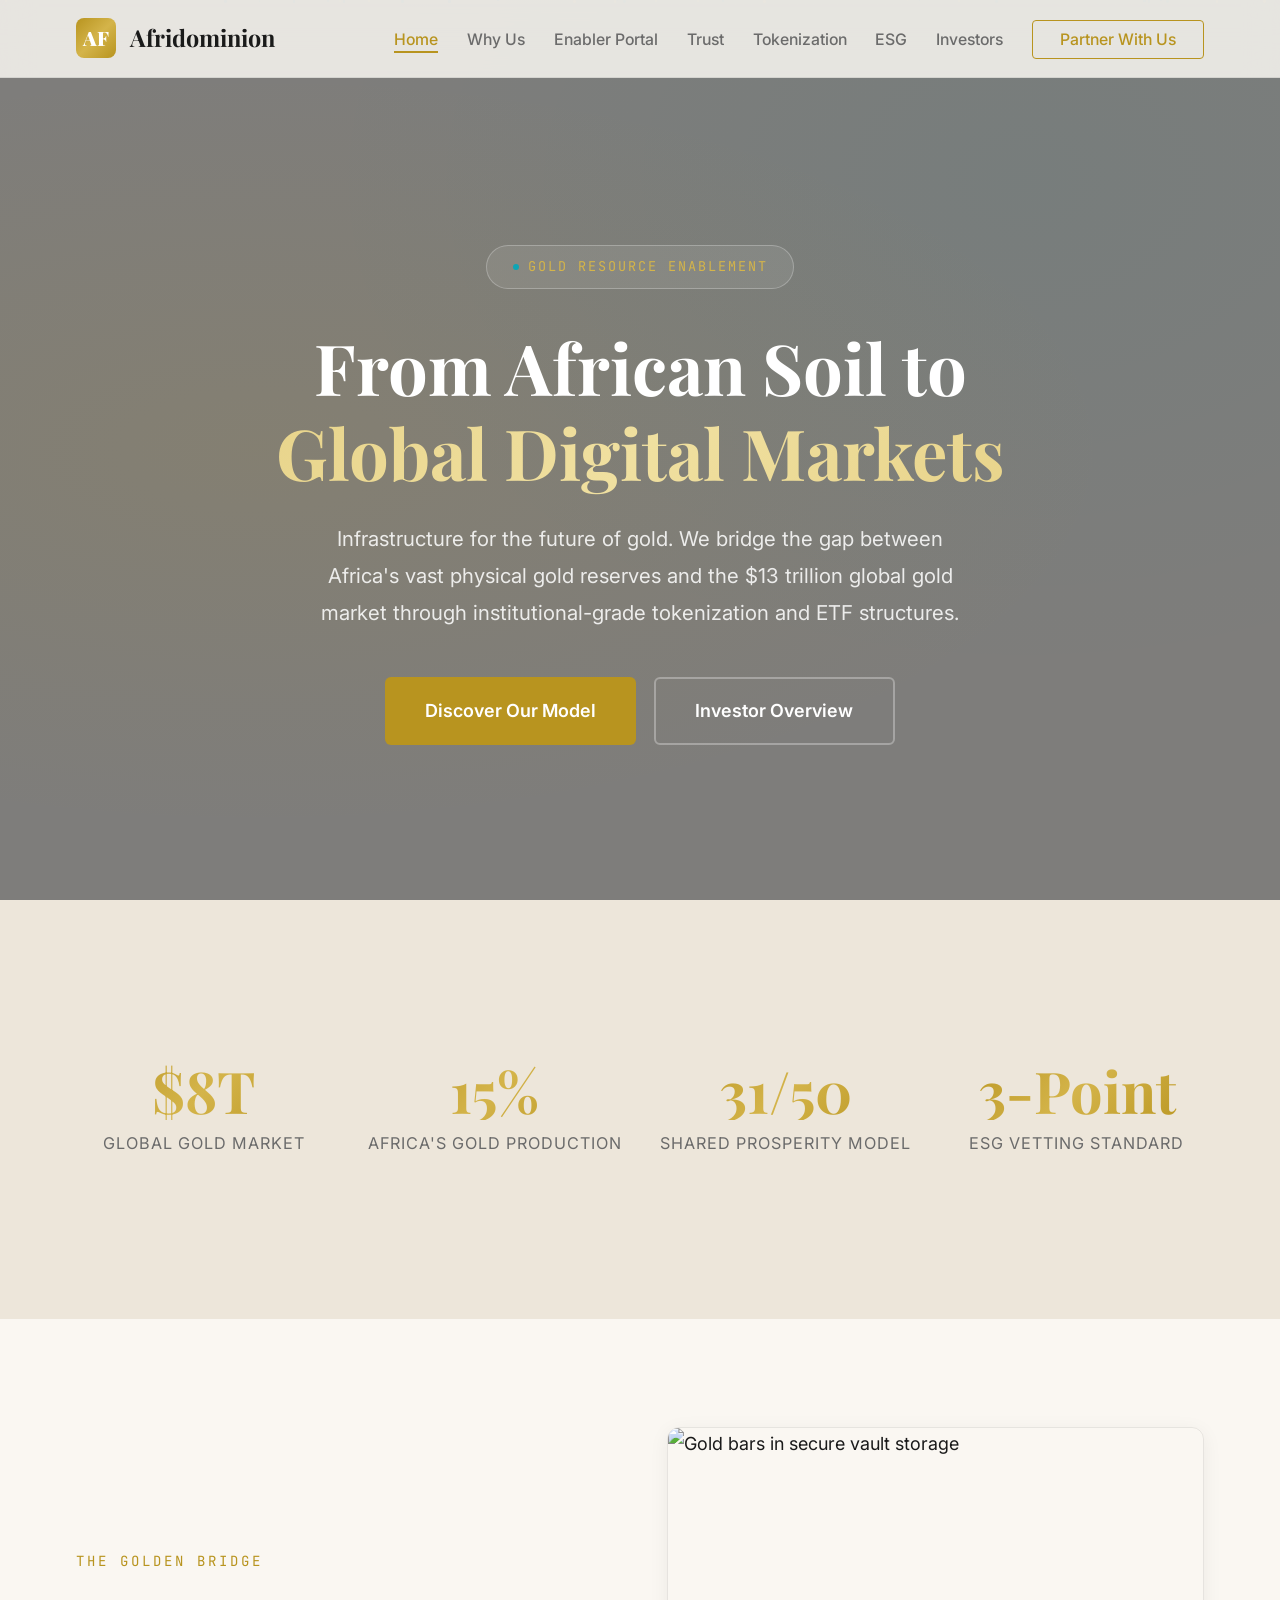
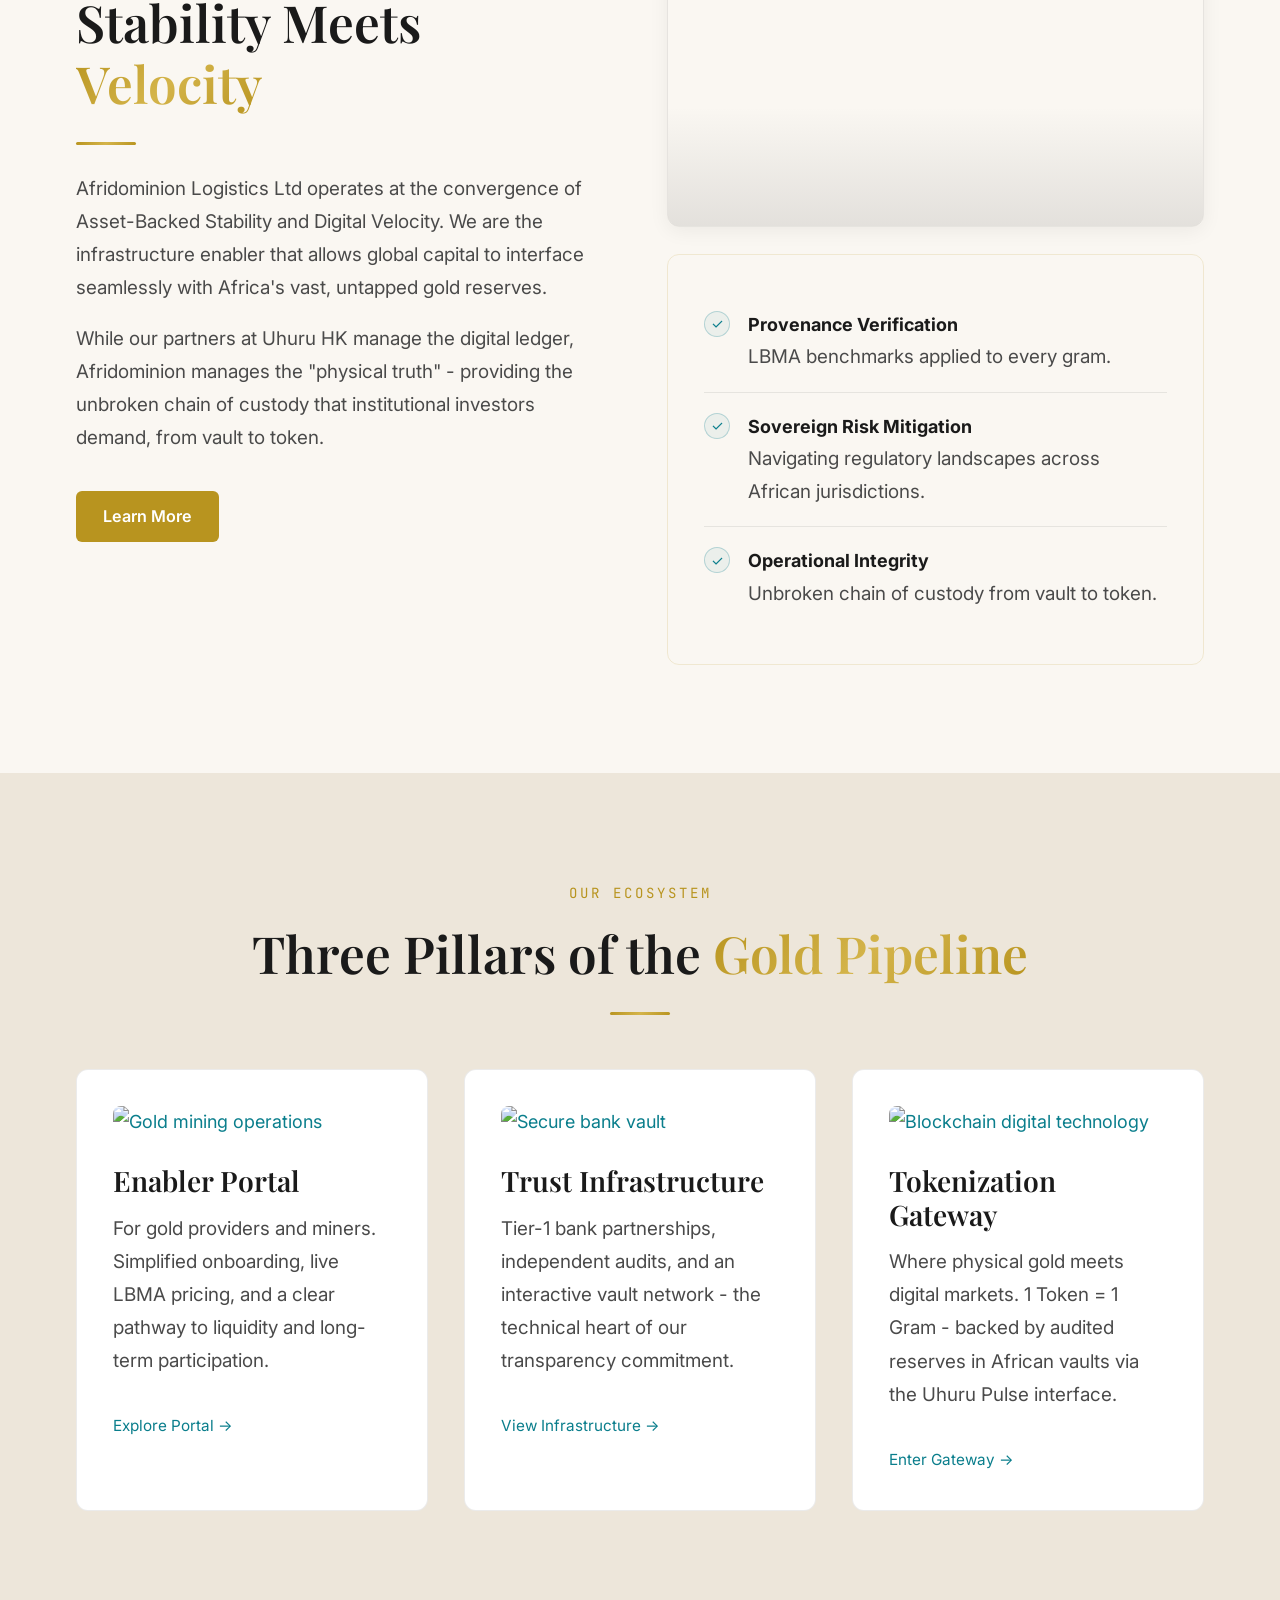
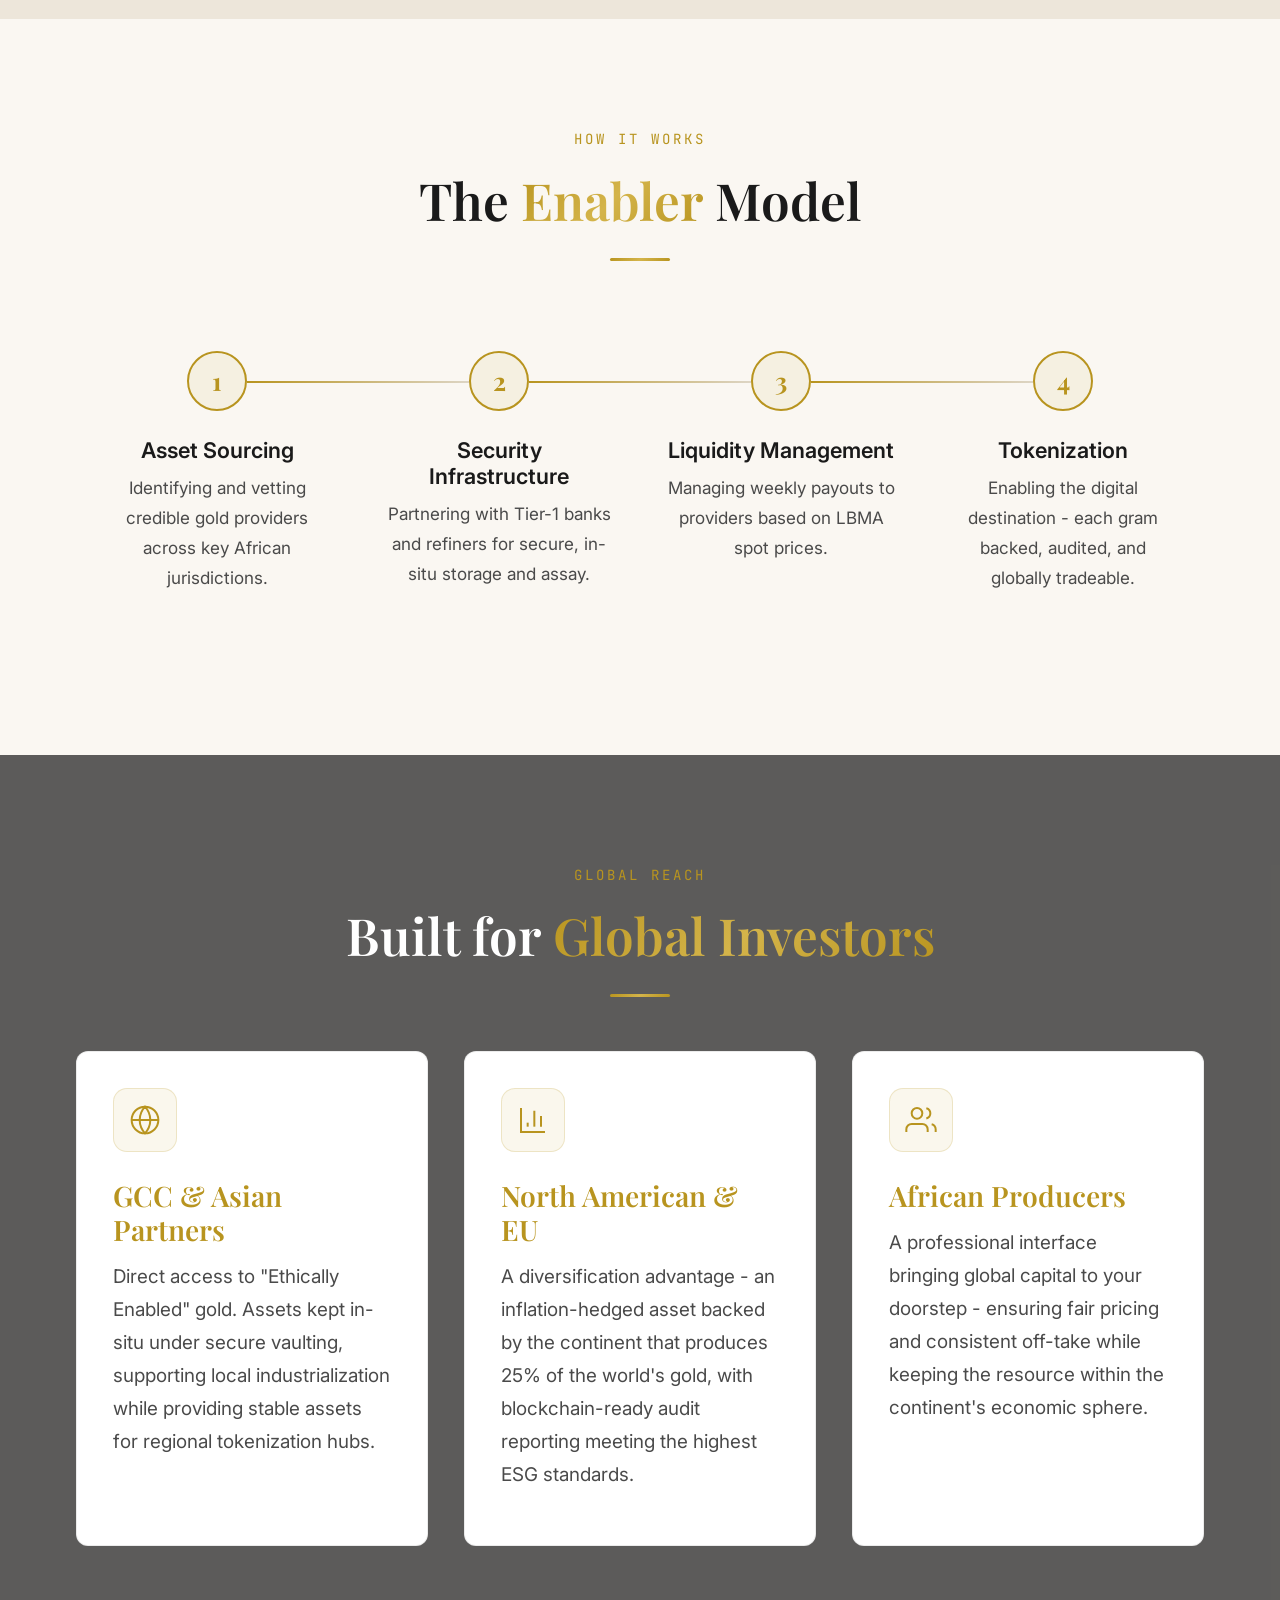
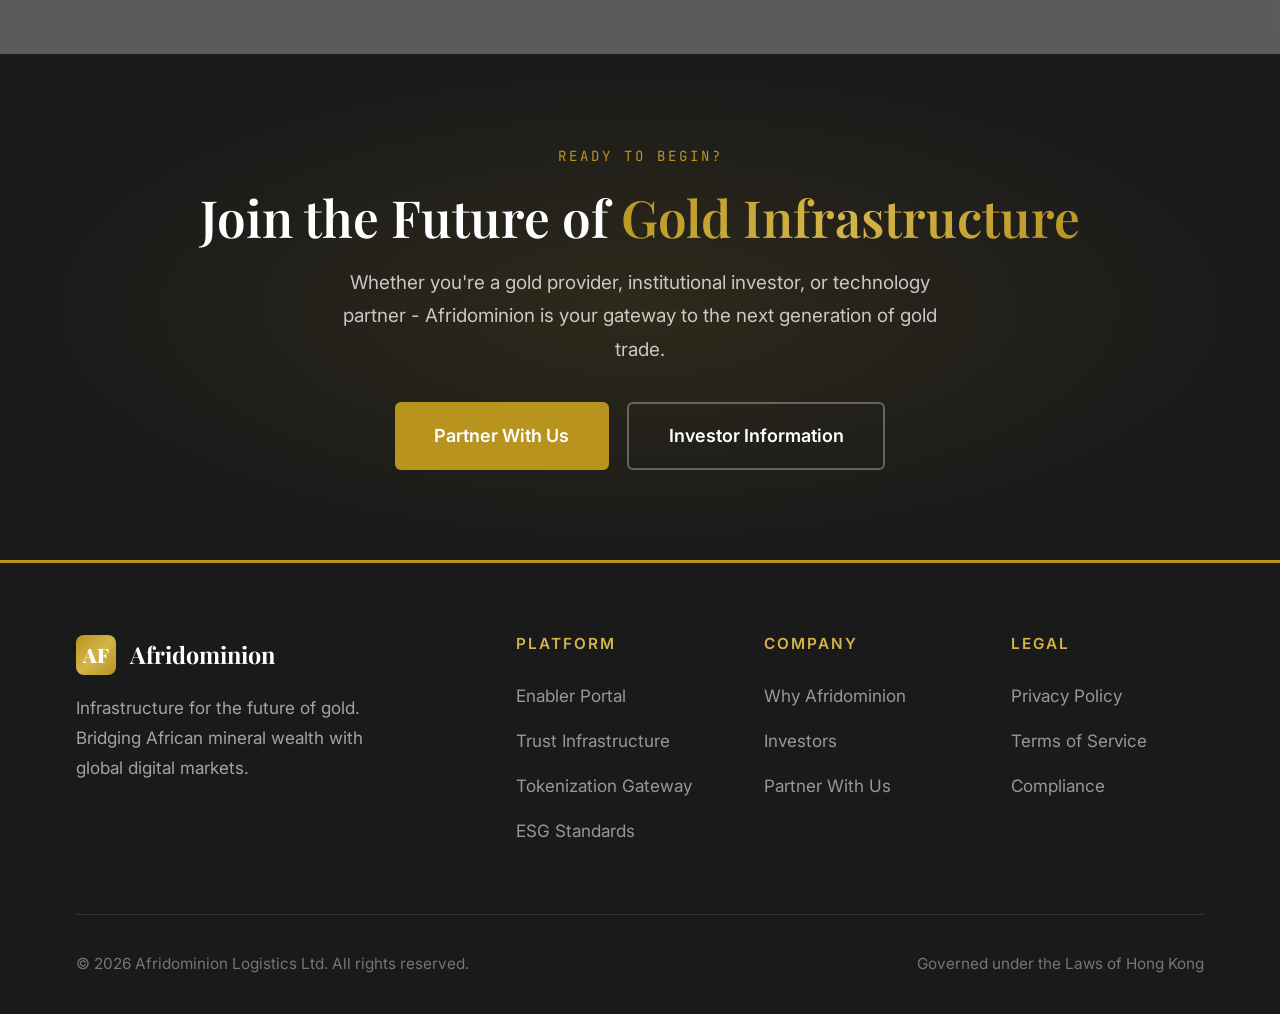
==== index.html @ 29664066 "Initial commit - Afridominion Freight Logistics website Multi-page static site with warm premium lig" ====
<!DOCTYPE html>
<html lang="en">
<head>
  <meta charset="UTF-8">
  <meta name="viewport" content="width=device-width, initial-scale=1.0">
  <title>Afridominion Freight Logistics - Gold Resource Enablement</title>
  <meta name="description" content="From African Soil to Global Digital Markets. Afridominion provides the infrastructure for the future of gold tokenization and trade.">
  <link rel="preconnect" href="https://fonts.googleapis.com">
  <link href="https://fonts.googleapis.com/css2?family=Inter:wght@400;500;600;700&family=Playfair+Display:wght@600;700;800&family=JetBrains+Mono:wght@400;500&display=swap" rel="stylesheet">
  <link rel="stylesheet" href="css/styles.css">
</head>
<body>

  <!-- Navigation -->
  <nav class="nav">
    <div class="nav__inner">
      <a href="index.html" class="nav__logo">
        <div class="nav__logo-icon">AF</div>
        <span>Afridominion</span>
      </a>
      <ul class="nav__links">
        <li><a href="index.html">Home</a></li>
        <li><a href="why-afridominion.html">Why Us</a></li>
        <li><a href="enabler-portal.html">Enabler Portal</a></li>
        <li><a href="trust-infrastructure.html">Trust</a></li>
        <li><a href="tokenization.html">Tokenization</a></li>
        <li><a href="esg-standards.html">ESG</a></li>
        <li><a href="investors.html">Investors</a></li>
        <li><a href="partner.html" class="nav__cta">Partner With Us</a></li>
      </ul>
      <div class="nav__hamburger">
        <span></span>
        <span></span>
        <span></span>
      </div>
    </div>
  </nav>

  <!-- Hero Section -->
  <section class="hero" style="background-image: url('https://picsum.photos/seed/afri-hero/1920/1080');">
    <div class="hero__bg"></div>
    <div class="hero__particles"></div>
    <div class="hero__content">
      <div class="hero__badge">
        <span class="dot"></span>
        Gold Resource Enablement
      </div>
      <h1>From African Soil to <span class="gold-text">Global Digital Markets</span></h1>
      <p class="hero__subtitle">
        Infrastructure for the future of gold. We bridge the gap between Africa's vast physical gold reserves
        and the $13 trillion global gold market through institutional-grade tokenization and ETF structures.
      </p>
      <div class="hero__actions">
        <a href="why-afridominion.html" class="btn btn--primary">Discover Our Model</a>
        <a href="investors.html" class="btn btn--outline">Investor Overview</a>
      </div>
    </div>
  </section>

  <!-- Stats Bar -->
  <section class="section section--dark">
    <div class="container">
      <div class="stats-bar">
        <div class="stat reveal">
          <div class="stat__number" data-count="13" data-prefix="$" data-suffix="T">$0T</div>
          <div class="stat__label">Global Gold Market</div>
        </div>
        <div class="stat reveal">
          <div class="stat__number" data-count="25" data-suffix="%">0%</div>
          <div class="stat__label">Africa's Gold Production</div>
        </div>
        <div class="stat reveal">
          <div class="stat__number" data-count="50" data-suffix="/50">0/50</div>
          <div class="stat__label">Shared Prosperity Model</div>
        </div>
        <div class="stat reveal">
          <div class="stat__number" data-count="5" data-suffix="-Point">0-Point</div>
          <div class="stat__label">ESG Vetting Standard</div>
        </div>
      </div>
    </div>
  </section>

  <!-- The Golden Bridge -->
  <section class="section">
    <div class="container">
      <div class="grid-2">
        <div class="reveal-left">
          <span class="label">The Golden Bridge</span>
          <h2>Stability Meets <span class="gold-text">Velocity</span></h2>
          <div class="divider"></div>
          <p>
            Afridominion Logistics Ltd operates at the convergence of Asset-Backed Stability and Digital Velocity.
            We are the infrastructure enabler that allows global capital to interface seamlessly with Africa's vast,
            untapped gold reserves.
          </p>
          <p>
            While our partners at Uhuru HK manage the digital ledger, Afridominion manages the "physical truth" -
            providing the unbroken chain of custody that institutional investors demand, from vault to token.
          </p>
          <a href="why-afridominion.html" class="btn btn--primary btn--sm" style="margin-top:1rem;">Learn More</a>
        </div>
        <div class="reveal-right">
          <div class="img-block img-block--tall" style="margin-bottom: 1.5rem;">
            <img src="https://picsum.photos/seed/afri-gold/800/500" alt="Gold bars in secure vault storage" loading="lazy">
          </div>
          <div class="card" style="border-color: rgba(201,168,76,0.2); background: linear-gradient(135deg, var(--obsidian-mid), var(--obsidian-light));">
            <ul class="feature-list">
              <li>
                <span class="check">&#10003;</span>
                <div>
                  <strong>Provenance Verification</strong>
                  <p>LBMA benchmarks applied to every gram.</p>
                </div>
              </li>
              <li>
                <span class="check">&#10003;</span>
                <div>
                  <strong>Sovereign Risk Mitigation</strong>
                  <p>Navigating regulatory landscapes across African jurisdictions.</p>
                </div>
              </li>
              <li>
                <span class="check">&#10003;</span>
                <div>
                  <strong>Operational Integrity</strong>
                  <p>Unbroken chain of custody from vault to token.</p>
                </div>
              </li>
            </ul>
          </div>
        </div>
      </div>
    </div>
  </section>

  <!-- Three Pillars -->
  <section class="section section--dark">
    <div class="container">
      <div style="text-align:center; margin-bottom:3rem;" class="reveal">
        <span class="label">Our Ecosystem</span>
        <h2>Three Pillars of the <span class="gold-text">Gold Pipeline</span></h2>
        <div class="divider divider--center"></div>
      </div>
      <div class="grid-3">
        <a href="enabler-portal.html" class="card card--img" style="text-decoration:none;">
          <img class="card__image" src="https://picsum.photos/seed/afri-mining/600/400" alt="Gold mining operations" loading="lazy">
          <h3>Enabler Portal</h3>
          <p>For gold providers and miners. Simplified onboarding, live LBMA pricing, and a clear pathway to liquidity and long-term participation.</p>
          <span style="color:var(--cyan); font-size:0.85rem; margin-top:1rem; display:inline-block;">Explore Portal &rarr;</span>
        </a>
        <a href="trust-infrastructure.html" class="card card--img" style="text-decoration:none;">
          <img class="card__image" src="https://picsum.photos/seed/afri-vault/600/400" alt="Secure bank vault" loading="lazy">
          <h3>Trust Infrastructure</h3>
          <p>Tier-1 bank partnerships, independent audits, and an interactive vault network - the technical heart of our transparency commitment.</p>
          <span style="color:var(--cyan); font-size:0.85rem; margin-top:1rem; display:inline-block;">View Infrastructure &rarr;</span>
        </a>
        <a href="tokenization.html" class="card card--img" style="text-decoration:none;">
          <img class="card__image" src="https://picsum.photos/seed/afri-blockchain/600/400" alt="Blockchain digital technology" loading="lazy">
          <h3>Tokenization Gateway</h3>
          <p>Where physical gold meets digital markets. 1 Token = 1 Gram - backed by audited reserves in African vaults via the Uhuru Pulse interface.</p>
          <span style="color:var(--cyan); font-size:0.85rem; margin-top:1rem; display:inline-block;">Enter Gateway &rarr;</span>
        </a>
      </div>
    </div>
  </section>

  <!-- The Enabler Model -->
  <section class="section">
    <div class="container">
      <div style="text-align:center; margin-bottom:3rem;" class="reveal">
        <span class="label">How It Works</span>
        <h2>The <span class="gold-text">Enabler</span> Model</h2>
        <div class="divider divider--center"></div>
      </div>
      <div class="steps reveal">
        <div class="step">
          <div class="step__number">1</div>
          <h4>Asset Sourcing</h4>
          <p>Identifying and vetting credible gold providers across key African jurisdictions.</p>
        </div>
        <div class="step">
          <div class="step__number">2</div>
          <h4>Security Infrastructure</h4>
          <p>Partnering with Tier-1 banks and refiners for secure, in-situ storage and assay.</p>
        </div>
        <div class="step">
          <div class="step__number">3</div>
          <h4>Liquidity Management</h4>
          <p>Managing weekly payouts to providers based on LBMA spot prices.</p>
        </div>
        <div class="step">
          <div class="step__number">4</div>
          <h4>Tokenization</h4>
          <p>Enabling the digital destination - each gram backed, audited, and globally tradeable.</p>
        </div>
      </div>
    </div>
  </section>

  <!-- Global Investor Reach -->
  <section class="section section--img" style="background-image: url('https://picsum.photos/seed/afri-globe/1920/1080');">
    <div class="container">
      <div style="text-align:center; margin-bottom:3rem;" class="reveal">
        <span class="label">Global Reach</span>
        <h2>Built for <span class="gold-text">Global Investors</span></h2>
        <div class="divider divider--center"></div>
      </div>
      <div class="grid-3">
        <div class="card reveal">
          <div class="icon-box icon-box--gold">
            <svg viewBox="0 0 24 24" fill="none" stroke="#b8941f" stroke-width="1.5"><circle cx="12" cy="12" r="10"/><path d="M2 12h20"/><path d="M12 2a15.3 15.3 0 014 10 15.3 15.3 0 01-4 10 15.3 15.3 0 01-4-10 15.3 15.3 0 014-10z"/></svg>
          </div>
          <h3 style="color:var(--gold);">GCC & Asian Partners</h3>
          <p>Direct access to "Ethically Enabled" gold. Assets kept in-situ under secure vaulting, supporting local industrialization while providing stable assets for regional tokenization hubs.</p>
        </div>
        <div class="card reveal">
          <div class="icon-box icon-box--gold">
            <svg viewBox="0 0 24 24" fill="none" stroke="#b8941f" stroke-width="1.5"><path d="M3 3v18h18"/><path d="M18 17V9"/><path d="M13 17V5"/><path d="M8 17v-3"/></svg>
          </div>
          <h3 style="color:var(--gold);">North American & EU</h3>
          <p>A diversification advantage - an inflation-hedged asset backed by the continent that produces 25% of the world's gold, with blockchain-ready audit reporting meeting the highest ESG standards.</p>
        </div>
        <div class="card reveal">
          <div class="icon-box icon-box--gold">
            <svg viewBox="0 0 24 24" fill="none" stroke="#b8941f" stroke-width="1.5"><path d="M17 21v-2a4 4 0 00-4-4H5a4 4 0 00-4 4v2"/><circle cx="9" cy="7" r="4"/><path d="M23 21v-2a4 4 0 00-3-3.87"/><path d="M16 3.13a4 4 0 010 7.75"/></svg>
          </div>
          <h3 style="color:var(--gold);">African Producers</h3>
          <p>A professional interface bringing global capital to your doorstep - ensuring fair pricing and consistent off-take while keeping the resource within the continent's economic sphere.</p>
        </div>
      </div>
    </div>
  </section>

  <!-- CTA -->
  <section class="cta-section section--dark">
    <div class="container reveal">
      <span class="label">Ready to Begin?</span>
      <h2>Join the Future of <span class="gold-text">Gold Infrastructure</span></h2>
      <p>Whether you're a gold provider, institutional investor, or technology partner - Afridominion is your gateway to the next generation of gold trade.</p>
      <div class="hero__actions">
        <a href="partner.html" class="btn btn--primary">Partner With Us</a>
        <a href="investors.html" class="btn btn--outline">Investor Information</a>
      </div>
    </div>
  </section>

  <!-- Footer -->
  <footer class="footer">
    <div class="container">
      <div class="footer__grid">
        <div class="footer__brand">
          <a href="index.html" class="nav__logo">
            <div class="nav__logo-icon">AF</div>
            <span>Afridominion</span>
          </a>
          <p>Infrastructure for the future of gold. Bridging African mineral wealth with global digital markets.</p>
        </div>
        <div>
          <h4>Platform</h4>
          <ul class="footer__links">
            <li><a href="enabler-portal.html">Enabler Portal</a></li>
            <li><a href="trust-infrastructure.html">Trust Infrastructure</a></li>
            <li><a href="tokenization.html">Tokenization Gateway</a></li>
            <li><a href="esg-standards.html">ESG Standards</a></li>
          </ul>
        </div>
        <div>
          <h4>Company</h4>
          <ul class="footer__links">
            <li><a href="why-afridominion.html">Why Afridominion</a></li>
            <li><a href="investors.html">Investors</a></li>
            <li><a href="partner.html">Partner With Us</a></li>
          </ul>
        </div>
        <div>
          <h4>Legal</h4>
          <ul class="footer__links">
            <li><a href="#">Privacy Policy</a></li>
            <li><a href="#">Terms of Service</a></li>
            <li><a href="#">Compliance</a></li>
          </ul>
        </div>
      </div>
      <div class="footer__bottom">
        <span>&copy; 2026 Afridominion Logistics Ltd. All rights reserved.</span>
        <span>Governed under the Laws of Hong Kong</span>
      </div>
    </div>
  </footer>

  <script src="js/main.js"></script>
</body>
</html>
---- css/styles.css ----
/* ============================================
   AFRIDOMINION FREIGHT LOGISTICS
   Premium Warm Light Theme
   Color Palette: Ivory, Brushed Gold, Deep Teal
   ============================================ */

/* --- CSS Variables --- */
:root {
  --cream: #faf7f2;
  --cream-warm: #f5f0e8;
  --cream-mid: #ede6da;
  --cream-dark: #ddd5c5;
  --charcoal: #1a1a1a;
  --charcoal-mid: #2d2d2d;
  --charcoal-light: #4a4a4a;
  --charcoal-muted: #6b6b6b;
  --gold: #b8941f;
  --gold-light: #d4b44a;
  --gold-dark: #8a6f12;
  --gold-gradient: linear-gradient(135deg, #b8941f, #d4b44a, #b8941f);
  --gold-bg: rgba(184, 148, 31, 0.08);
  --teal: #0a7e8c;
  --teal-dark: #065f6a;
  --teal-light: #0ea5b5;
  --teal-bg: rgba(10, 126, 140, 0.06);
  --white: #ffffff;
  --border: rgba(0, 0, 0, 0.08);
  --border-gold: rgba(184, 148, 31, 0.2);
  --shadow-sm: 0 2px 8px rgba(0, 0, 0, 0.04);
  --shadow-md: 0 4px 20px rgba(0, 0, 0, 0.06);
  --shadow-lg: 0 12px 40px rgba(0, 0, 0, 0.08);
  --shadow-xl: 0 20px 60px rgba(0, 0, 0, 0.1);
  --font-heading: 'Playfair Display', Georgia, serif;
  --font-body: 'Inter', -apple-system, BlinkMacSystemFont, sans-serif;
  --font-mono: 'JetBrains Mono', 'Fira Code', monospace;
  --max-width: 1200px;
  --transition: 0.3s cubic-bezier(0.4, 0, 0.2, 1);
}

/* --- Reset & Base --- */
*, *::before, *::after {
  margin: 0;
  padding: 0;
  box-sizing: border-box;
}

html {
  scroll-behavior: smooth;
  font-size: 18px;
}

body {
  font-family: var(--font-body);
  background-color: var(--cream);
  color: var(--charcoal);
  line-height: 1.75;
  overflow-x: hidden;
  -webkit-font-smoothing: antialiased;
}

a {
  color: var(--teal);
  text-decoration: none;
  transition: color var(--transition);
}

a:hover {
  color: var(--gold);
}

img {
  max-width: 100%;
  height: auto;
}

/* --- Typography (Larger sizes) --- */
h1, h2, h3, h4, h5 {
  font-family: var(--font-heading);
  color: var(--charcoal);
  line-height: 1.2;
}

h1 {
  font-size: clamp(2.6rem, 5.5vw, 4.2rem);
  font-weight: 700;
}

h2 {
  font-size: clamp(2rem, 4vw, 3.2rem);
  font-weight: 600;
}

h3 {
  font-size: clamp(1.4rem, 2.2vw, 1.8rem);
  font-weight: 600;
}

h4 {
  font-size: 1.2rem;
  font-weight: 600;
  font-family: var(--font-body);
}

p {
  color: var(--charcoal-light);
  margin-bottom: 1rem;
  font-size: 1.05rem;
}

.gold-text {
  background: var(--gold-gradient);
  -webkit-background-clip: text;
  -webkit-text-fill-color: transparent;
  background-clip: text;
}

.cyan-text,
.teal-text {
  color: var(--teal);
}

.label {
  font-family: var(--font-mono);
  font-size: 0.78rem;
  letter-spacing: 3px;
  text-transform: uppercase;
  color: var(--gold);
  margin-bottom: 1rem;
  display: block;
}

/* --- Layout --- */
.container {
  max-width: var(--max-width);
  margin: 0 auto;
  padding: 0 2rem;
}

.section {
  padding: 6rem 0;
  position: relative;
}

.section--dark {
  background: var(--cream-mid);
}

.section--surface {
  background: var(--white);
  border-top: 1px solid var(--border);
  border-bottom: 1px solid var(--border);
}

.grid-2 {
  display: grid;
  grid-template-columns: 1fr 1fr;
  gap: 3rem;
  align-items: center;
}

.grid-3 {
  display: grid;
  grid-template-columns: repeat(3, 1fr);
  gap: 2rem;
}

.grid-4 {
  display: grid;
  grid-template-columns: repeat(4, 1fr);
  gap: 1.5rem;
}

/* --- Navigation --- */
.nav {
  position: fixed;
  top: 0;
  left: 0;
  right: 0;
  z-index: 1000;
  padding: 1rem 0;
  transition: all var(--transition);
  background: rgba(250, 247, 242, 0.85);
  backdrop-filter: blur(16px);
  border-bottom: 1px solid var(--border);
}

.nav.scrolled {
  background: rgba(255, 255, 255, 0.97);
  backdrop-filter: blur(20px);
  border-bottom: 1px solid var(--border-gold);
  padding: 0.6rem 0;
  box-shadow: var(--shadow-md);
}

.nav__inner {
  max-width: var(--max-width);
  margin: 0 auto;
  padding: 0 2rem;
  display: flex;
  align-items: center;
  justify-content: space-between;
}

.nav__logo {
  display: flex;
  align-items: center;
  gap: 0.75rem;
  font-family: var(--font-heading);
  font-size: 1.3rem;
  font-weight: 700;
  color: var(--charcoal);
  text-decoration: none;
}

.nav__logo-icon {
  width: 40px;
  height: 40px;
  background: var(--gold-gradient);
  border-radius: 8px;
  display: flex;
  align-items: center;
  justify-content: center;
  font-weight: 900;
  font-size: 1.1rem;
  color: var(--white);
}

.nav__links {
  display: flex;
  align-items: center;
  gap: 1.6rem;
  list-style: none;
}

.nav__links li {
  list-style: none;
}

.nav__links a {
  color: var(--charcoal-muted);
  font-size: 0.88rem;
  font-weight: 500;
  transition: color var(--transition);
  position: relative;
  white-space: nowrap;
}

.nav__links a:hover,
.nav__links a.active {
  color: var(--gold);
}

.nav__links a::after {
  content: '';
  position: absolute;
  bottom: -4px;
  left: 0;
  width: 0;
  height: 2px;
  background: var(--gold);
  transition: width var(--transition);
}

.nav__links a:hover::after,
.nav__links a.active::after {
  width: 100%;
}

.nav__cta {
  padding: 0.5rem 1.5rem;
  background: transparent;
  border: 1px solid var(--gold);
  color: var(--gold) !important;
  border-radius: 4px;
  font-size: 0.88rem;
  font-weight: 600;
  transition: all var(--transition);
}

.nav__cta:hover {
  background: var(--gold);
  color: var(--white) !important;
}

/* Mobile Menu */
.nav__hamburger {
  display: none;
  flex-direction: column;
  gap: 5px;
  cursor: pointer;
  z-index: 1001;
}

.nav__hamburger span {
  width: 28px;
  height: 2px;
  background: var(--charcoal);
  transition: all var(--transition);
}

.nav__hamburger.open span:nth-child(1) {
  transform: rotate(45deg) translate(5px, 5px);
}

.nav__hamburger.open span:nth-child(2) {
  opacity: 0;
}

.nav__hamburger.open span:nth-child(3) {
  transform: rotate(-45deg) translate(5px, -5px);
}

/* --- Hero Section --- */
.hero {
  min-height: 100vh;
  display: flex;
  align-items: center;
  justify-content: center;
  position: relative;
  overflow: hidden;
  padding-top: 5rem;
  background-size: cover;
  background-position: center;
}

.hero__bg {
  position: absolute;
  inset: 0;
  background:
    radial-gradient(ellipse at 20% 50%, rgba(184, 148, 31, 0.1) 0%, transparent 60%),
    radial-gradient(ellipse at 80% 20%, rgba(10, 126, 140, 0.06) 0%, transparent 50%),
    rgba(26, 26, 26, 0.55);
}

.hero__particles {
  position: absolute;
  inset: 0;
  overflow: hidden;
}

.hero__particle {
  position: absolute;
  width: 2px;
  height: 2px;
  background: var(--gold-light);
  border-radius: 50%;
  animation: float-particle linear infinite;
  opacity: 0.4;
}

@keyframes float-particle {
  0% { transform: translateY(100vh) translateX(0); opacity: 0; }
  10% { opacity: 0.4; }
  90% { opacity: 0.4; }
  100% { transform: translateY(-10vh) translateX(50px); opacity: 0; }
}

.hero__content {
  position: relative;
  z-index: 2;
  text-align: center;
  max-width: 850px;
  padding: 0 2rem;
}

.hero h1,
.hero h1 .gold-text {
  color: var(--white);
  -webkit-text-fill-color: unset;
  background: none;
}

.hero h1 .gold-text {
  background: linear-gradient(135deg, #e8d48b, #f0e0a0, #e8d48b);
  -webkit-background-clip: text;
  -webkit-text-fill-color: transparent;
  background-clip: text;
}

.hero__badge {
  display: inline-flex;
  align-items: center;
  gap: 0.5rem;
  padding: 0.5rem 1.4rem;
  border: 1px solid rgba(255, 255, 255, 0.25);
  border-radius: 50px;
  font-family: var(--font-mono);
  font-size: 0.75rem;
  letter-spacing: 2px;
  text-transform: uppercase;
  color: var(--gold-light);
  margin-bottom: 2rem;
  background: rgba(255, 255, 255, 0.08);
}

.hero__badge .dot {
  width: 6px;
  height: 6px;
  background: var(--teal-light);
  border-radius: 50%;
  animation: pulse-dot 2s ease-in-out infinite;
}

@keyframes pulse-dot {
  0%, 100% { opacity: 1; transform: scale(1); }
  50% { opacity: 0.5; transform: scale(1.5); }
}

.hero h1 {
  margin-bottom: 1.5rem;
}

.hero__subtitle {
  font-size: clamp(1.05rem, 1.6vw, 1.3rem);
  color: rgba(255, 255, 255, 0.85);
  max-width: 650px;
  margin: 0 auto 2.5rem;
  line-height: 1.8;
}

.hero__actions {
  display: flex;
  gap: 1rem;
  justify-content: center;
  flex-wrap: wrap;
}

/* --- Buttons --- */
.btn {
  display: inline-flex;
  align-items: center;
  gap: 0.5rem;
  padding: 0.9rem 2.2rem;
  font-size: 1rem;
  font-weight: 600;
  border-radius: 6px;
  border: none;
  cursor: pointer;
  transition: all var(--transition);
  text-decoration: none;
  font-family: var(--font-body);
}

.btn--primary {
  background: var(--gold);
  color: var(--white);
}

.btn--primary:hover {
  background: var(--gold-dark);
  color: var(--white);
  transform: translateY(-2px);
  box-shadow: 0 8px 30px rgba(184, 148, 31, 0.3);
}

.btn--outline {
  background: transparent;
  border: 2px solid rgba(255, 255, 255, 0.3);
  color: var(--white);
}

.btn--outline:hover {
  border-color: var(--white);
  color: var(--white);
  transform: translateY(-2px);
  background: rgba(255, 255, 255, 0.1);
}

/* Outline on light backgrounds */
.section .btn--outline,
.cta-section .btn--outline {
  border-color: var(--charcoal-muted);
  color: var(--charcoal);
}

.section .btn--outline:hover,
.cta-section .btn--outline:hover {
  border-color: var(--teal);
  color: var(--teal);
  background: var(--teal-bg);
}

.btn--cyan,
.btn--teal {
  background: var(--teal);
  color: var(--white);
}

.btn--cyan:hover,
.btn--teal:hover {
  background: var(--teal-dark);
  color: var(--white);
  transform: translateY(-2px);
  box-shadow: 0 8px 30px rgba(10, 126, 140, 0.25);
}

.btn--sm {
  padding: 0.65rem 1.5rem;
  font-size: 0.9rem;
}

/* --- Cards --- */
.card {
  background: var(--white);
  border: 1px solid var(--border);
  border-radius: 12px;
  padding: 2rem;
  transition: all var(--transition);
  position: relative;
  overflow: hidden;
}

.card:hover {
  border-color: var(--border-gold);
  transform: translateY(-4px);
  box-shadow: var(--shadow-xl);
}

.card__icon {
  width: 48px;
  height: 48px;
  border-radius: 10px;
  display: flex;
  align-items: center;
  justify-content: center;
  font-size: 1.5rem;
  margin-bottom: 1.5rem;
}

.card__icon--gold {
  background: var(--gold-bg);
  border: 1px solid var(--border-gold);
}

.card__icon--cyan,
.card__icon--teal {
  background: var(--teal-bg);
  border: 1px solid rgba(10, 126, 140, 0.2);
}

.card h3 {
  margin-bottom: 0.75rem;
}

.card p {
  font-size: 1.05rem;
}

/* --- Stats Bar --- */
.stats-bar {
  display: grid;
  grid-template-columns: repeat(4, 1fr);
  gap: 2rem;
  padding: 3rem 0;
}

.stat {
  text-align: center;
}

.stat__number {
  font-family: var(--font-heading);
  font-size: clamp(2.2rem, 4.5vw, 3.4rem);
  font-weight: 700;
  background: var(--gold-gradient);
  -webkit-background-clip: text;
  -webkit-text-fill-color: transparent;
  background-clip: text;
  line-height: 1;
  margin-bottom: 0.5rem;
}

.stat__label {
  font-size: 0.9rem;
  color: var(--charcoal-muted);
  text-transform: uppercase;
  letter-spacing: 1px;
}

/* --- Feature List --- */
.feature-list {
  list-style: none;
}

.feature-list li {
  display: flex;
  align-items: flex-start;
  gap: 1rem;
  padding: 1rem 0;
  border-bottom: 1px solid var(--border);
}

.feature-list li:last-child {
  border-bottom: none;
}

.feature-list .check {
  width: 26px;
  height: 26px;
  min-width: 26px;
  border-radius: 50%;
  background: var(--teal-bg);
  border: 1px solid rgba(10, 126, 140, 0.25);
  display: flex;
  align-items: center;
  justify-content: center;
  color: var(--teal);
  font-size: 0.8rem;
  margin-top: 2px;
}

.feature-list p {
  margin: 0;
}

.feature-list strong {
  color: var(--charcoal);
}

/* Feature list items (div-based) */
.feature-list__item {
  display: flex;
  align-items: flex-start;
  gap: 1rem;
  padding: 0.75rem 0;
}

.feature-item {
  display: flex;
  align-items: flex-start;
  gap: 1.25rem;
  padding: 1.25rem 0;
  border-bottom: 1px solid var(--border);
}

.feature-item:last-child {
  border-bottom: none;
}

/* --- Process Steps --- */
.steps {
  display: flex;
  gap: 0;
  position: relative;
}

.step {
  flex: 1;
  text-align: center;
  padding: 2rem 1.5rem;
  position: relative;
}

.step__number {
  width: 60px;
  height: 60px;
  border-radius: 50%;
  background: var(--gold-bg);
  border: 2px solid var(--gold);
  display: flex;
  align-items: center;
  justify-content: center;
  font-family: var(--font-heading);
  font-size: 1.4rem;
  font-weight: 700;
  color: var(--gold);
  margin: 0 auto 1.5rem;
  position: relative;
  z-index: 2;
}

.step::after {
  content: '';
  position: absolute;
  top: calc(2rem + 30px);
  left: calc(50% + 30px);
  width: calc(100% - 60px);
  height: 2px;
  background: linear-gradient(90deg, var(--gold), var(--cream-dark));
}

.step:last-child::after {
  display: none;
}

.step h4 {
  color: var(--charcoal);
  margin-bottom: 0.5rem;
}

.step p {
  font-size: 0.95rem;
}

/* --- Interactive Vault Map --- */
.vault-map {
  background: var(--white);
  border: 1px solid var(--border);
  border-radius: 16px;
  padding: 3rem;
  position: relative;
  min-height: 400px;
  overflow: hidden;
  box-shadow: var(--shadow-md);
}

.vault-map__grid {
  display: grid;
  grid-template-columns: repeat(3, 1fr);
  gap: 1.5rem;
}

.vault-node {
  background: var(--cream);
  border: 1px solid var(--border-gold);
  border-radius: 12px;
  padding: 1.5rem;
  text-align: center;
  transition: all var(--transition);
  cursor: default;
}

.vault-node:hover {
  border-color: var(--gold);
  box-shadow: var(--shadow-lg);
}

.vault-node__status {
  display: inline-flex;
  align-items: center;
  gap: 0.4rem;
  font-size: 0.75rem;
  font-family: var(--font-mono);
  text-transform: uppercase;
  letter-spacing: 1px;
  color: #16a34a;
  margin-bottom: 0.75rem;
}

.vault-node__status .dot {
  width: 6px;
  height: 6px;
  background: #16a34a;
  border-radius: 50%;
  animation: pulse-dot 2s ease-in-out infinite;
}

.vault-node h4,
.vault-node h3 {
  font-family: var(--font-heading);
  margin-bottom: 0.25rem;
}

.vault-node p {
  font-size: 0.85rem;
  color: var(--charcoal-muted);
  margin: 0;
}

.vault-node__indicator {
  display: flex;
  align-items: center;
  justify-content: center;
  gap: 0.4rem;
  margin-top: 0.75rem;
  font-size: 0.8rem;
  color: var(--charcoal-muted);
}

/* --- FAQ Accordion --- */
.faq-list {
  max-width: 800px;
  margin: 0 auto;
}

.faq-item {
  border-bottom: 1px solid var(--border);
}

.faq-item__question {
  width: 100%;
  background: none;
  border: none;
  padding: 1.5rem 0;
  display: flex;
  justify-content: space-between;
  align-items: center;
  cursor: pointer;
  text-align: left;
  font-family: var(--font-body);
  font-size: 1.15rem;
  font-weight: 600;
  color: var(--charcoal);
  transition: color var(--transition);
}

.faq-item__question:hover {
  color: var(--gold);
}

.faq-item__icon {
  font-size: 1.5rem;
  color: var(--gold);
  transition: transform var(--transition);
  min-width: 24px;
  text-align: center;
}

.faq-item.open .faq-item__icon {
  transform: rotate(45deg);
}

.faq-item__answer {
  max-height: 0;
  overflow: hidden;
  transition: max-height 0.4s ease, padding 0.4s ease;
}

.faq-item.open .faq-item__answer {
  max-height: 500px;
  padding-bottom: 1.5rem;
}

.faq-item__answer p {
  font-size: 1.05rem;
  line-height: 1.85;
}

/* --- Table --- */
.table-wrapper {
  overflow-x: auto;
  border-radius: 12px;
  border: 1px solid var(--border);
  box-shadow: var(--shadow-sm);
}

table {
  width: 100%;
  border-collapse: collapse;
}

thead {
  background: var(--gold-bg);
}

th {
  padding: 1.1rem 1.5rem;
  text-align: left;
  font-size: 0.85rem;
  font-weight: 600;
  text-transform: uppercase;
  letter-spacing: 1px;
  color: var(--gold-dark);
  border-bottom: 2px solid var(--border-gold);
}

td {
  padding: 1.1rem 1.5rem;
  font-size: 1rem;
  color: var(--charcoal-light);
  border-bottom: 1px solid var(--border);
}

tr:hover td {
  background: rgba(184, 148, 31, 0.03);
}

/* --- ESG Badge --- */
.esg-grid {
  display: grid;
  grid-template-columns: repeat(5, 1fr);
  gap: 1rem;
}

.esg-badge {
  background: var(--white);
  border: 1px solid rgba(10, 126, 140, 0.15);
  border-radius: 12px;
  padding: 1.5rem 1rem;
  text-align: center;
  transition: all var(--transition);
}

.esg-badge:hover {
  border-color: var(--teal);
  transform: translateY(-4px);
  box-shadow: var(--shadow-lg);
}

.esg-badge__icon {
  font-size: 2rem;
  margin-bottom: 0.75rem;
}

.esg-badge h4 {
  font-size: 0.9rem;
  color: var(--teal);
  margin-bottom: 0.25rem;
}

.esg-badge p {
  font-size: 0.8rem;
  color: var(--charcoal-muted);
  margin: 0;
}

/* --- CTA Section --- */
.cta-section {
  padding: 5rem 0;
  text-align: center;
  position: relative;
  overflow: hidden;
  background: var(--charcoal);
  color: var(--white);
}

.cta-section::before {
  content: '';
  position: absolute;
  inset: 0;
  background:
    radial-gradient(ellipse at center, rgba(184, 148, 31, 0.12), transparent 70%);
}

.cta-section .container {
  position: relative;
  z-index: 2;
}

.cta-section h2 {
  margin-bottom: 1rem;
  color: var(--white);
}

.cta-section p {
  max-width: 600px;
  margin: 0 auto 2rem;
  color: rgba(255, 255, 255, 0.75);
}

.cta-section .btn--outline {
  border-color: rgba(255, 255, 255, 0.3);
  color: var(--white);
}

.cta-section .btn--outline:hover {
  border-color: var(--white);
  color: var(--white);
  background: rgba(255, 255, 255, 0.1);
}

/* --- Footer (dark for contrast) --- */
.footer {
  background: var(--charcoal);
  border-top: 3px solid var(--gold);
  padding: 4rem 0 2rem;
  color: rgba(255, 255, 255, 0.8);
}

.footer__grid {
  display: grid;
  grid-template-columns: 2fr 1fr 1fr 1fr;
  gap: 3rem;
  margin-bottom: 3rem;
}

.footer__brand p {
  font-size: 0.95rem;
  margin-top: 1rem;
  max-width: 300px;
  color: rgba(255, 255, 255, 0.6);
}

.footer h4 {
  color: var(--gold-light);
  font-size: 0.85rem;
  text-transform: uppercase;
  letter-spacing: 2px;
  margin-bottom: 1.5rem;
}

.footer__links {
  list-style: none;
}

.footer__links li {
  margin-bottom: 0.75rem;
}

.footer__links a {
  color: rgba(255, 255, 255, 0.55);
  font-size: 0.95rem;
  transition: color var(--transition);
}

.footer__links a:hover {
  color: var(--gold-light);
}

.footer .nav__logo {
  color: var(--white);
}

.footer__bottom {
  border-top: 1px solid rgba(255, 255, 255, 0.1);
  padding-top: 2rem;
  display: flex;
  justify-content: space-between;
  align-items: center;
  font-size: 0.85rem;
  color: rgba(255, 255, 255, 0.4);
}

/* --- Page Header (dark with images) --- */
.page-header {
  padding: 12rem 0 5rem;
  text-align: center;
  position: relative;
  overflow: hidden;
  background: var(--charcoal);
  background-size: cover;
  background-position: center;
}

.page-header::before {
  content: '';
  position: absolute;
  inset: 0;
  background:
    linear-gradient(180deg, rgba(26,26,26,0.6) 0%, rgba(26,26,26,0.4) 50%, rgba(26,26,26,0.65) 100%);
  pointer-events: none;
  z-index: 1;
}

.page-header .container {
  position: relative;
  z-index: 2;
}

.page-header h1 {
  margin-bottom: 1.25rem;
  color: var(--white);
}

.page-header h1 .gold-text {
  background: linear-gradient(135deg, #e8d48b, #f0e0a0, #e8d48b);
  -webkit-background-clip: text;
  -webkit-text-fill-color: transparent;
  background-clip: text;
}

.page-header p,
.page-header .subtitle {
  max-width: 700px;
  margin: 0 auto;
  font-size: 1.2rem;
  color: rgba(255, 255, 255, 0.8);
}

.page-header .divider {
  margin: 1.5rem auto;
}

.page-header .label {
  margin-bottom: 1.5rem;
  color: var(--gold-light);
}

/* --- Hero with Background Image --- */
.hero--img {
  background-size: cover;
  background-position: center;
}

.hero--img .hero__bg {
  background:
    linear-gradient(180deg, rgba(26,26,26,0.6) 0%, rgba(26,26,26,0.45) 40%, rgba(26,26,26,0.7) 100%);
}

/* --- Section with Background Image --- */
.section--img {
  background-size: cover;
  background-position: center;
  position: relative;
}

.section--img::before {
  content: '';
  position: absolute;
  inset: 0;
  background: rgba(26, 26, 26, 0.7);
  z-index: 0;
}


.section--img > .container {
  position: relative;
  z-index: 1;
}

/* Text on image overlay sections - white for readability */
.section--img h2 {
  color: var(--white);
}

.section--img > .container > h3,
.section--img > .container > h4 {
  color: var(--white);
}

.section--img > .container > p,
.section--img > .container > .label {
  color: rgba(255, 255, 255, 0.85);
}

/* Grid items inside image sections also need white text */
.section--img .grid-2 > div > h3,
.section--img .grid-2 > div > h4 {
  color: var(--white);
}

.section--img .grid-2 > div > p {
  color: rgba(255, 255, 255, 0.8);
}

.section--img .feature-list li,
.section--img .feature-list span {
  color: rgba(255, 255, 255, 0.85);
}

/* But cards/nodes inside image sections keep their own light bg colors */
.section--img .vault-node h3,
.section--img .vault-node h4 {
  color: var(--charcoal);
}

.section--img .vault-node p {
  color: var(--charcoal-muted);
}

.section--img .card h3,
.section--img .card h4 {
  color: var(--charcoal);
}

.section--img .card p {
  color: var(--charcoal-light);
}

.section--img .dashboard-mock__label {
  color: var(--charcoal-muted);
}

.section--img .dashboard-mock__value {
  color: var(--charcoal);
}

/* --- Image Cards --- */
.card--img {
  overflow: hidden;
}

.card__image {
  width: 100%;
  height: 220px;
  object-fit: cover;
  border-radius: 8px;
  margin-bottom: 1.5rem;
  transition: transform var(--transition);
}

.card--img:hover .card__image {
  transform: scale(1.02);
}

/* --- Inline Image Block --- */
.img-block {
  width: 100%;
  border-radius: 12px;
  overflow: hidden;
  border: 1px solid var(--border);
  position: relative;
  box-shadow: var(--shadow-md);
}

.img-block img,
img.img-block {
  width: 100%;
  height: 100%;
  object-fit: cover;
  display: block;
}

.img-block--tall {
  height: 400px;
}

.img-block--medium {
  height: 300px;
}

.img-block::after {
  content: '';
  position: absolute;
  inset: 0;
  background: linear-gradient(180deg, transparent 70%, rgba(26, 26, 26, 0.1) 100%);
  pointer-events: none;
}

/* --- Section Heading --- */
.section__heading {
  text-align: center;
  margin-bottom: 3rem;
}

.section__heading h2 {
  margin-bottom: 0.5rem;
}

.section__heading p {
  max-width: 600px;
  margin: 0 auto;
}

/* --- Divider --- */
.divider {
  width: 60px;
  height: 3px;
  background: var(--gold-gradient);
  border-radius: 3px;
  margin: 1.5rem 0;
}

.divider--center {
  margin: 1.5rem auto;
}

/* --- Animated Counter --- */
.counter {
  font-variant-numeric: tabular-nums;
}

/* --- Scroll Animations --- */
.reveal {
  opacity: 0;
  transform: translateY(30px);
  transition: opacity 0.8s ease, transform 0.8s ease;
}

.reveal.visible {
  opacity: 1;
  transform: translateY(0);
}

.reveal-left {
  opacity: 0;
  transform: translateX(-40px);
  transition: opacity 0.8s ease, transform 0.8s ease;
}

.reveal-left.visible {
  opacity: 1;
  transform: translateX(0);
}

.reveal-right {
  opacity: 0;
  transform: translateX(40px);
  transition: opacity 0.8s ease, transform 0.8s ease;
}

.reveal-right.visible {
  opacity: 1;
  transform: translateX(0);
}

/* --- Glow Line --- */
.glow-line {
  height: 1px;
  background: linear-gradient(90deg, transparent, var(--gold), transparent);
  margin: 4rem 0;
  opacity: 0.4;
}

/* --- Token Parity Visual --- */
.parity-visual {
  display: flex;
  align-items: center;
  justify-content: center;
  gap: 2rem;
  padding: 3rem;
  background: var(--white);
  border: 1px solid var(--border-gold);
  border-radius: 16px;
  box-shadow: var(--shadow-md);
}

.parity-visual__item {
  text-align: center;
}

.parity-visual__icon {
  font-size: 3rem;
  margin-bottom: 0.5rem;
}

.parity-visual__equals {
  font-size: 2.5rem;
  color: var(--gold);
  font-weight: 700;
}

/* --- Dashboard Mock --- */
.dashboard-mock {
  background: var(--white);
  border: 1px solid var(--border);
  border-radius: 12px;
  overflow: hidden;
  box-shadow: var(--shadow-sm);
}

.dashboard-mock__header {
  background: var(--gold-bg);
  padding: 0.85rem 1.5rem;
  border-bottom: 1px solid var(--border);
  display: flex;
  align-items: center;
  gap: 0.5rem;
  justify-content: space-between;
}

.dashboard-mock__dot {
  width: 8px;
  height: 8px;
  border-radius: 50%;
}

.dashboard-mock__body {
  padding: 1.5rem;
}

.dashboard-mock__row {
  display: flex;
  justify-content: space-between;
  align-items: center;
  padding: 0.85rem 0;
  border-bottom: 1px solid var(--border);
}

.dashboard-mock__row:last-child {
  border-bottom: none;
}

.dashboard-mock__label {
  font-size: 0.88rem;
  color: var(--charcoal-muted);
}

.dashboard-mock__value {
  font-family: var(--font-mono);
  font-size: 0.92rem;
  color: var(--charcoal);
  font-weight: 500;
}

.dashboard-mock__value--gold {
  color: var(--gold);
}

.dashboard-mock__value--cyan {
  color: var(--teal);
}

.dashboard-mock__value--green {
  color: #16a34a;
}

/* Dark section overrides for dashboard mock */
.section--img .dashboard-mock,
.section--dark .dashboard-mock {
  background: rgba(255, 255, 255, 0.95);
}

/* --- Price Display --- */
.price-display {
  text-align: center;
  padding: 2rem;
  background: var(--white);
  border: 1px solid var(--border-gold);
  border-radius: 12px;
  box-shadow: var(--shadow-md);
}

.price-display__amount {
  font-family: var(--font-heading);
  font-size: 2.8rem;
  font-weight: 700;
  color: var(--gold);
  line-height: 1;
  margin-bottom: 0.25rem;
}

.price-display__label {
  font-family: var(--font-mono);
  font-size: 0.75rem;
  letter-spacing: 2px;
  text-transform: uppercase;
  color: var(--charcoal-muted);
}

.price-display__update {
  display: flex;
  align-items: center;
  justify-content: center;
  gap: 0.4rem;
  margin-top: 0.75rem;
  font-size: 0.8rem;
  color: #16a34a;
}

.price-display__update .dot {
  width: 6px;
  height: 6px;
  background: #16a34a;
  border-radius: 50%;
  animation: pulse-dot 2s ease-in-out infinite;
}

/* --- Contact Form Styles --- */
.form-group {
  margin-bottom: 1.25rem;
}

.form-group label {
  display: block;
  font-size: 0.95rem;
  font-weight: 500;
  color: var(--charcoal-light);
  margin-bottom: 0.5rem;
}

.form-group input,
.form-group select,
.form-group textarea {
  width: 100%;
  padding: 0.9rem 1.1rem;
  background: var(--white);
  border: 1px solid var(--cream-dark);
  border-radius: 8px;
  color: var(--charcoal);
  font-family: var(--font-body);
  font-size: 1rem;
  transition: border-color var(--transition), box-shadow var(--transition);
  outline: none;
}

.form-group input:focus,
.form-group select:focus,
.form-group textarea:focus {
  border-color: var(--gold);
  box-shadow: 0 0 0 3px rgba(184, 148, 31, 0.1);
}

.form-group textarea {
  min-height: 120px;
  resize: vertical;
}

.form-group select {
  appearance: none;
  background-image: url("data:image/svg+xml,%3Csvg xmlns='http://www.w3.org/2000/svg' width='12' height='8'%3E%3Cpath d='M1 1l5 5 5-5' stroke='%236b6b6b' stroke-width='1.5' fill='none'/%3E%3C/svg%3E");
  background-repeat: no-repeat;
  background-position: right 1rem center;
  padding-right: 2.5rem;
}

/* --- Quote Block --- */
.quote-block {
  border-left: 3px solid var(--gold);
  padding: 2rem 2.5rem;
  background: var(--gold-bg);
  border-radius: 0 12px 12px 0;
  margin: 2rem 0;
  position: relative;
}

.quote-block p,
.quote-block blockquote {
  font-size: 1.25rem;
  color: var(--charcoal);
  font-style: italic;
  line-height: 1.8;
  margin: 0;
}

.quote-block .quote-mark {
  position: absolute;
  top: -10px;
  left: 20px;
  font-size: 4rem;
  color: var(--gold);
  opacity: 0.25;
  font-family: Georgia, serif;
  line-height: 1;
}

/* --- Flow Diagram --- */
.flow {
  display: flex;
  align-items: center;
  justify-content: center;
  gap: 0;
  flex-wrap: wrap;
  padding: 2rem 0;
}

.flow__step {
  text-align: center;
  padding: 1.5rem;
  flex: 1;
  min-width: 160px;
}

.flow__step-icon {
  width: 60px;
  height: 60px;
  border-radius: 50%;
  background: var(--gold-bg);
  border: 2px solid var(--gold);
  display: flex;
  align-items: center;
  justify-content: center;
  margin: 0 auto 1rem;
}

.flow__step-icon svg {
  width: 24px;
  height: 24px;
}

.flow__arrow {
  color: var(--gold);
  font-size: 1.5rem;
  opacity: 0.5;
  padding: 0 0.5rem;
}

.flow__step h4 {
  font-size: 0.95rem;
  margin-bottom: 0.25rem;
}

.flow__step p {
  font-size: 0.88rem;
  margin: 0;
}

/* --- Vault Node Status Colors --- */
.vault-node__status--planned {
  color: #d97706;
}

.vault-node__status--planned .dot {
  background: #d97706;
}

/* --- SVG Icon Containers --- */
.icon-box {
  width: 64px;
  height: 64px;
  border-radius: 14px;
  display: flex;
  align-items: center;
  justify-content: center;
  margin-bottom: 1.5rem;
  position: relative;
}

.icon-box--gold {
  background: var(--gold-bg);
  border: 1px solid var(--border-gold);
}

.icon-box--cyan {
  background: var(--teal-bg);
  border: 1px solid rgba(10, 126, 140, 0.2);
}

.icon-box svg {
  width: 32px;
  height: 32px;
}

/* --- Decorative Shapes --- */
.deco-circle {
  position: absolute;
  border-radius: 50%;
  pointer-events: none;
  opacity: 0.06;
}

.deco-circle--gold {
  border: 2px solid var(--gold);
}

.deco-circle--cyan {
  border: 2px solid var(--teal);
}

/* --- Section Decorations --- */
.section-decorated {
  position: relative;
}

.section-decorated::after {
  content: '';
  position: absolute;
  bottom: 0;
  left: 50%;
  transform: translateX(-50%);
  width: 200px;
  height: 1px;
  background: linear-gradient(90deg, transparent, var(--gold), transparent);
  opacity: 0.3;
}

/* ============================================
   RESPONSIVE
   ============================================ */

@media (max-width: 1024px) {
  .grid-2 {
    grid-template-columns: 1fr;
    gap: 2rem;
  }

  .grid-3 {
    grid-template-columns: 1fr 1fr;
  }

  .grid-4 {
    grid-template-columns: 1fr 1fr;
  }

  .stats-bar {
    grid-template-columns: 1fr 1fr;
    gap: 1.5rem;
  }

  .esg-grid {
    grid-template-columns: repeat(3, 1fr);
  }

  .footer__grid {
    grid-template-columns: 1fr 1fr;
  }

  .steps {
    flex-direction: column;
  }

  .step::after {
    display: none;
  }
}

@media (max-width: 768px) {
  html {
    font-size: 16px;
  }

  .nav__links {
    position: fixed;
    top: 0;
    right: -100%;
    width: 80%;
    max-width: 320px;
    height: 100vh;
    background: var(--white);
    flex-direction: column;
    padding: 5rem 2rem 2rem;
    gap: 1.5rem;
    transition: right var(--transition);
    border-left: 1px solid var(--border-gold);
    box-shadow: -10px 0 40px rgba(0, 0, 0, 0.1);
  }

  .nav__links.open {
    right: 0;
  }

  .nav__hamburger {
    display: flex;
  }

  .hero {
    min-height: 90vh;
  }

  .grid-3 {
    grid-template-columns: 1fr;
  }

  .grid-4 {
    grid-template-columns: 1fr;
  }

  .stats-bar {
    grid-template-columns: 1fr 1fr;
  }

  .esg-grid {
    grid-template-columns: 1fr 1fr;
  }

  .vault-map__grid {
    grid-template-columns: 1fr;
  }

  .parity-visual {
    flex-direction: column;
    gap: 1rem;
  }

  .footer__grid {
    grid-template-columns: 1fr;
    gap: 2rem;
  }

  .footer__bottom {
    flex-direction: column;
    gap: 1rem;
    text-align: center;
  }

  .section {
    padding: 4rem 0;
  }

  .page-header {
    padding: 8rem 0 3rem;
  }
}

@media (max-width: 480px) {
  .esg-grid {
    grid-template-columns: 1fr;
  }

  .hero__actions {
    flex-direction: column;
    align-items: center;
  }

  .btn {
    width: 100%;
    justify-content: center;
  }
}
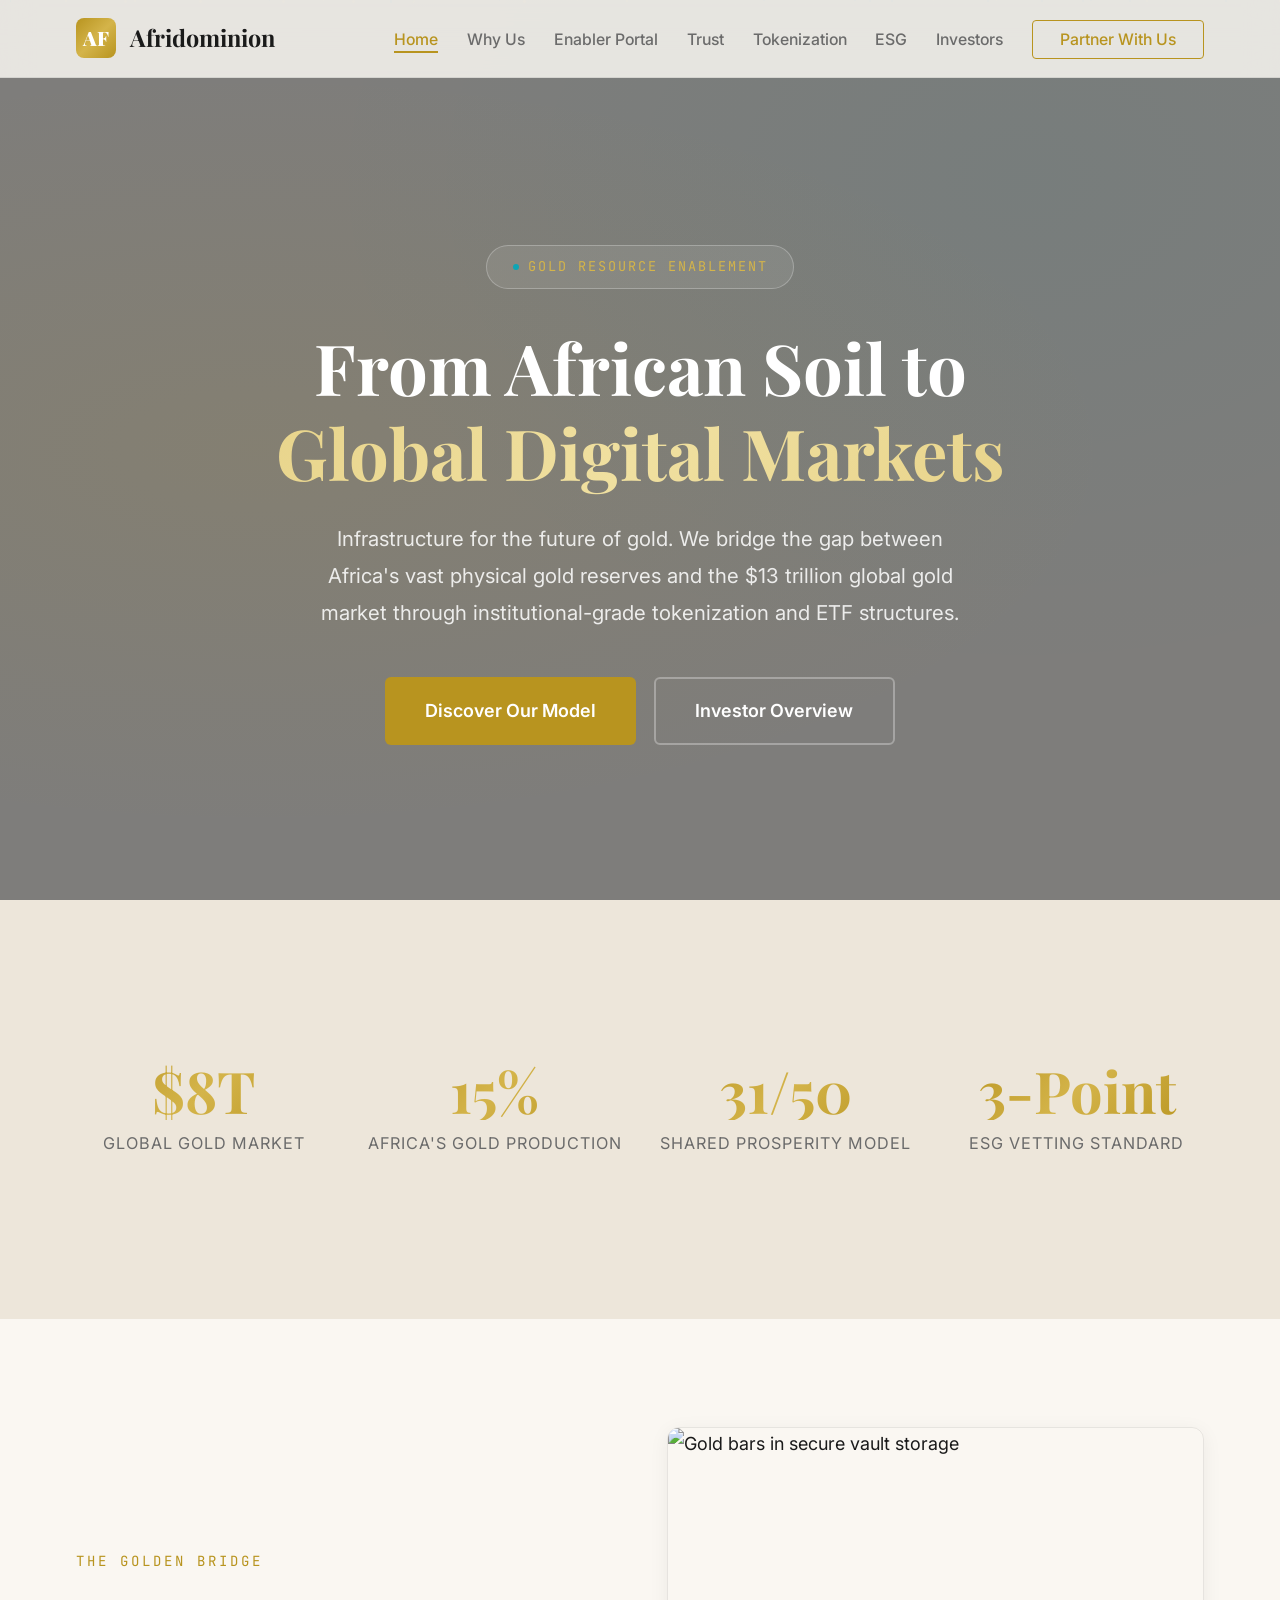
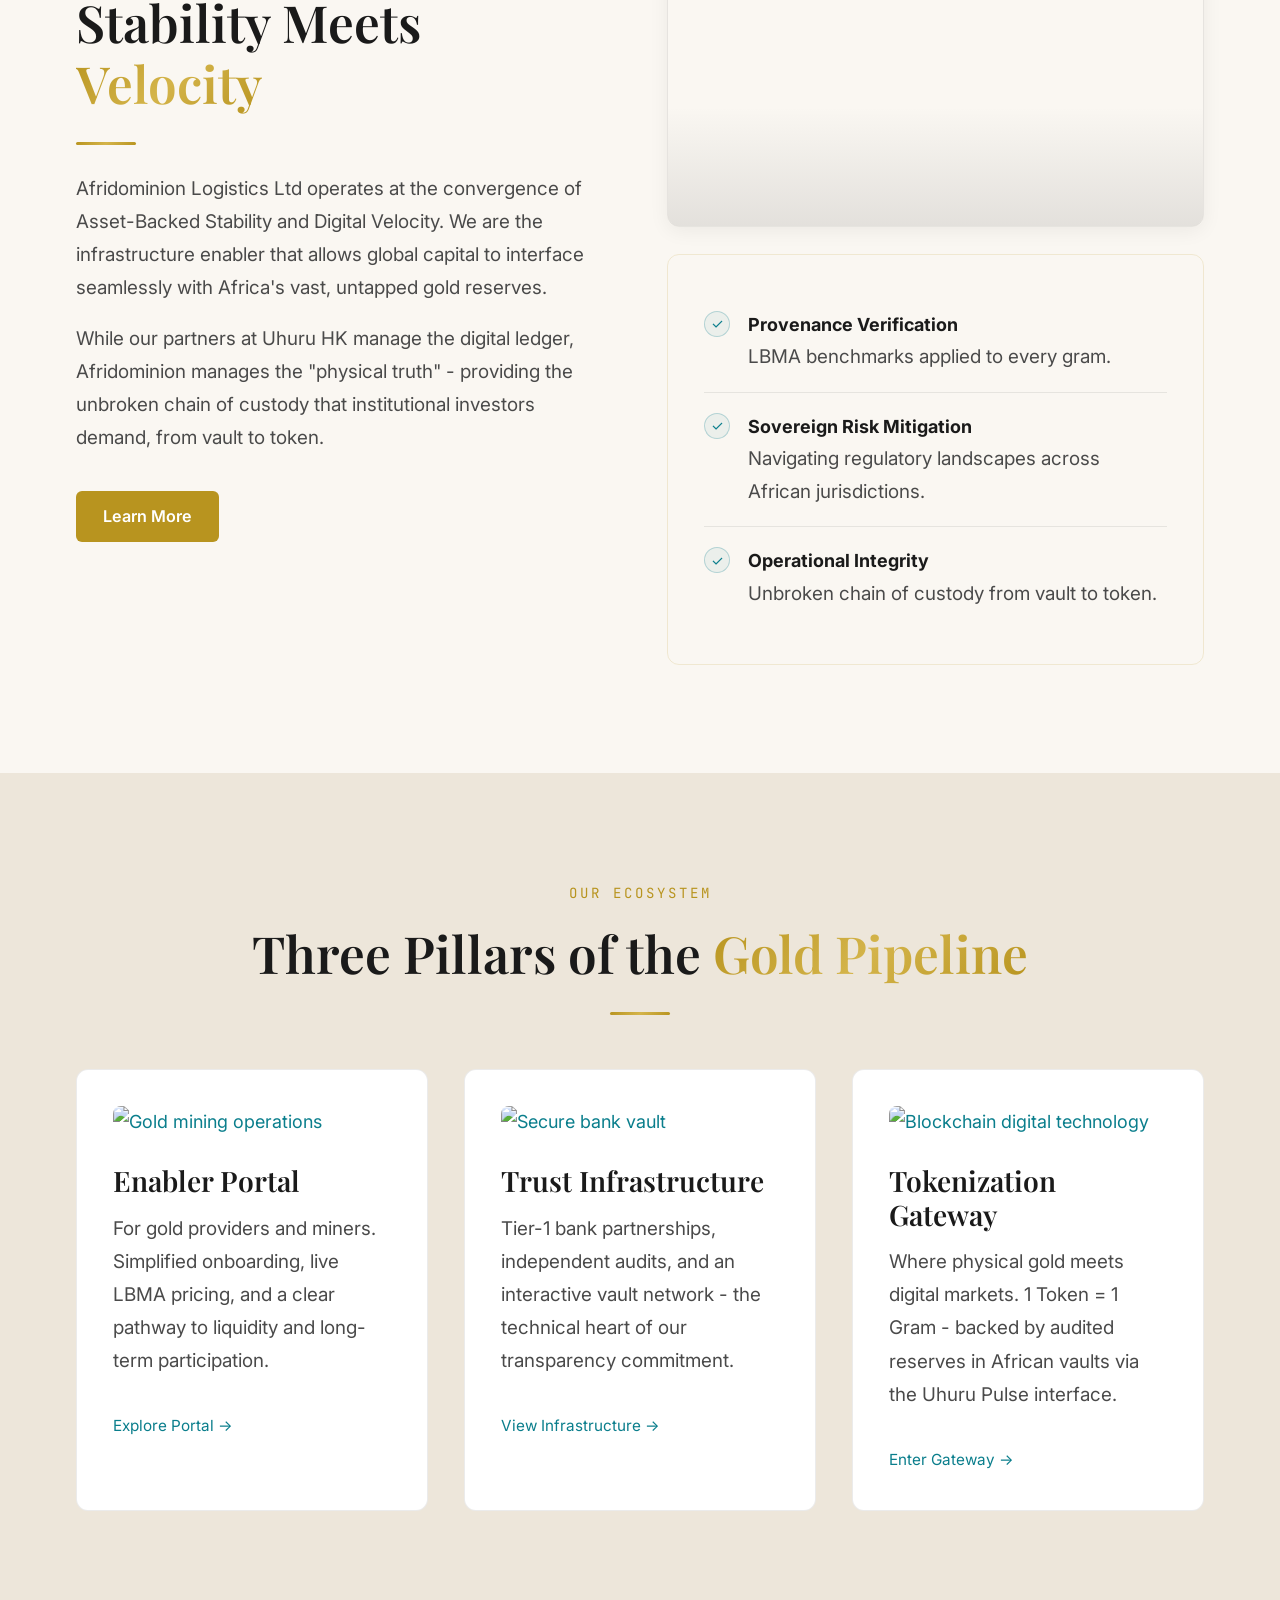
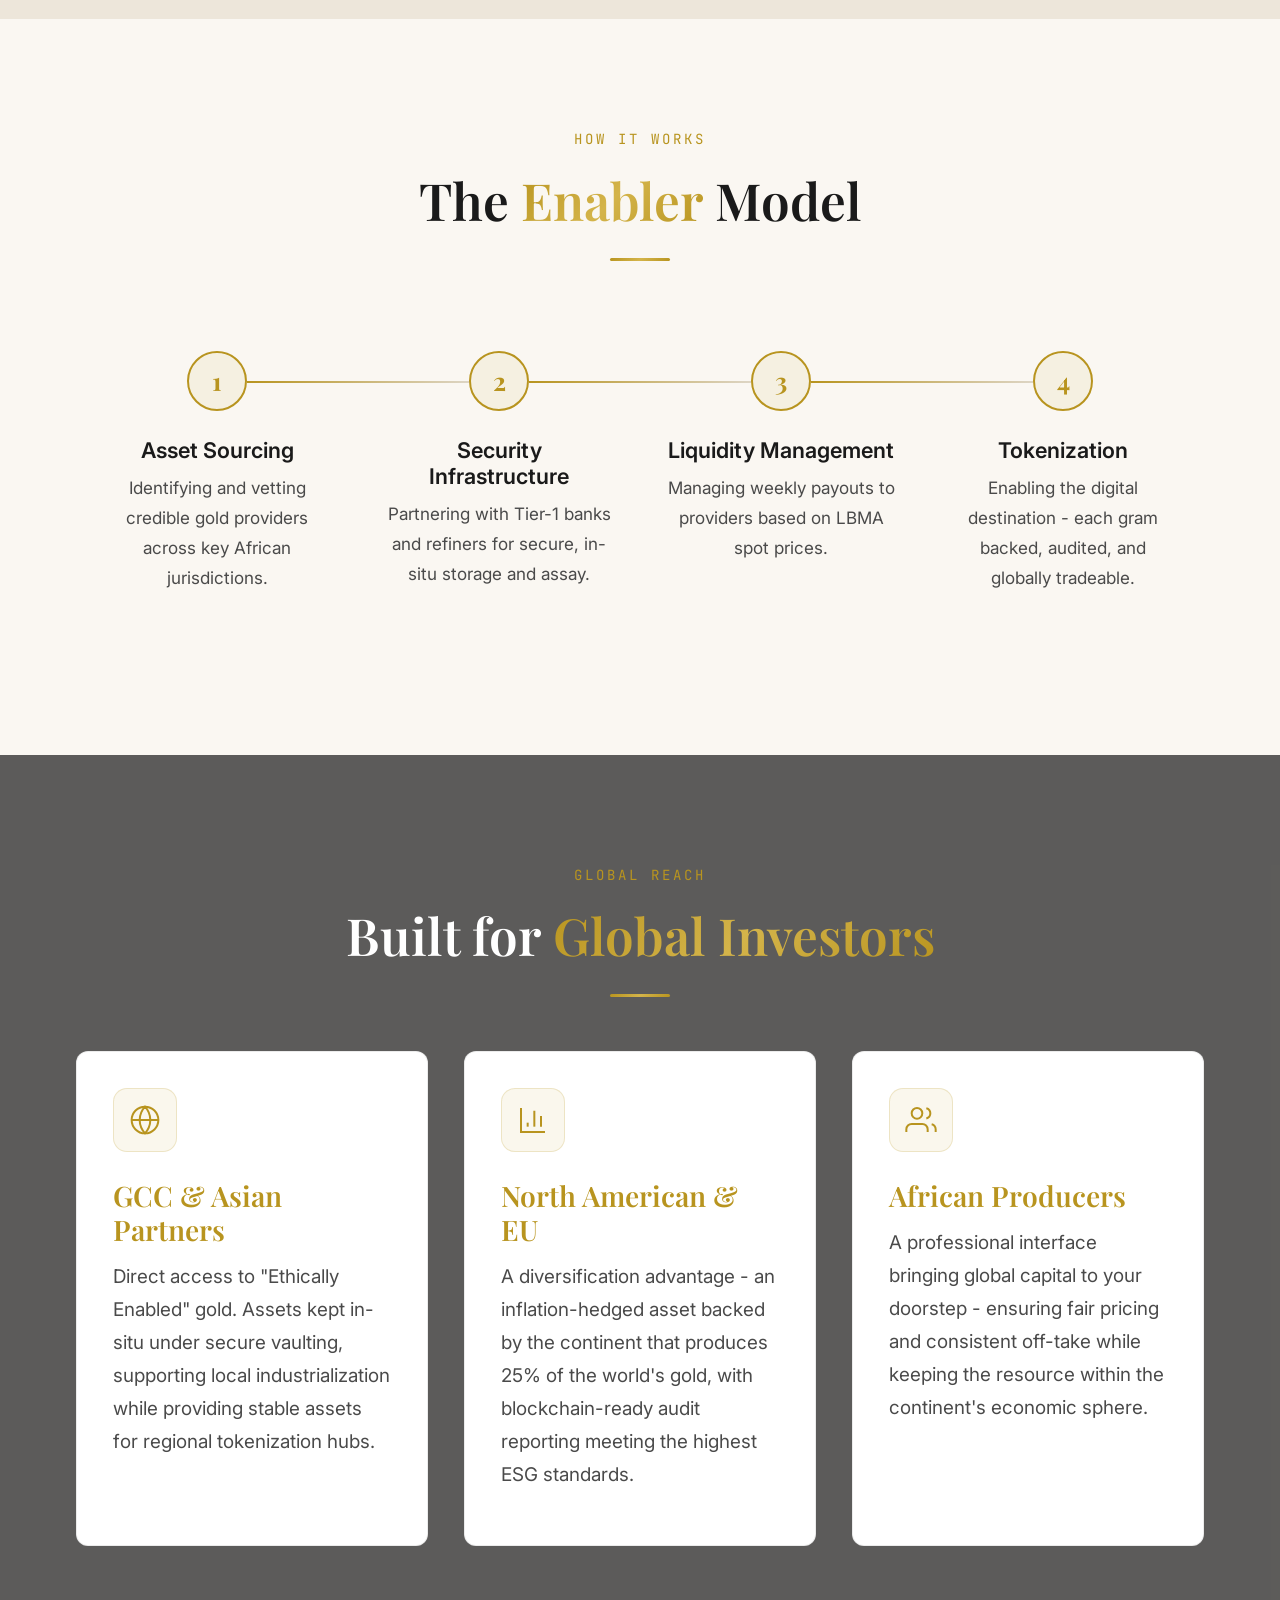
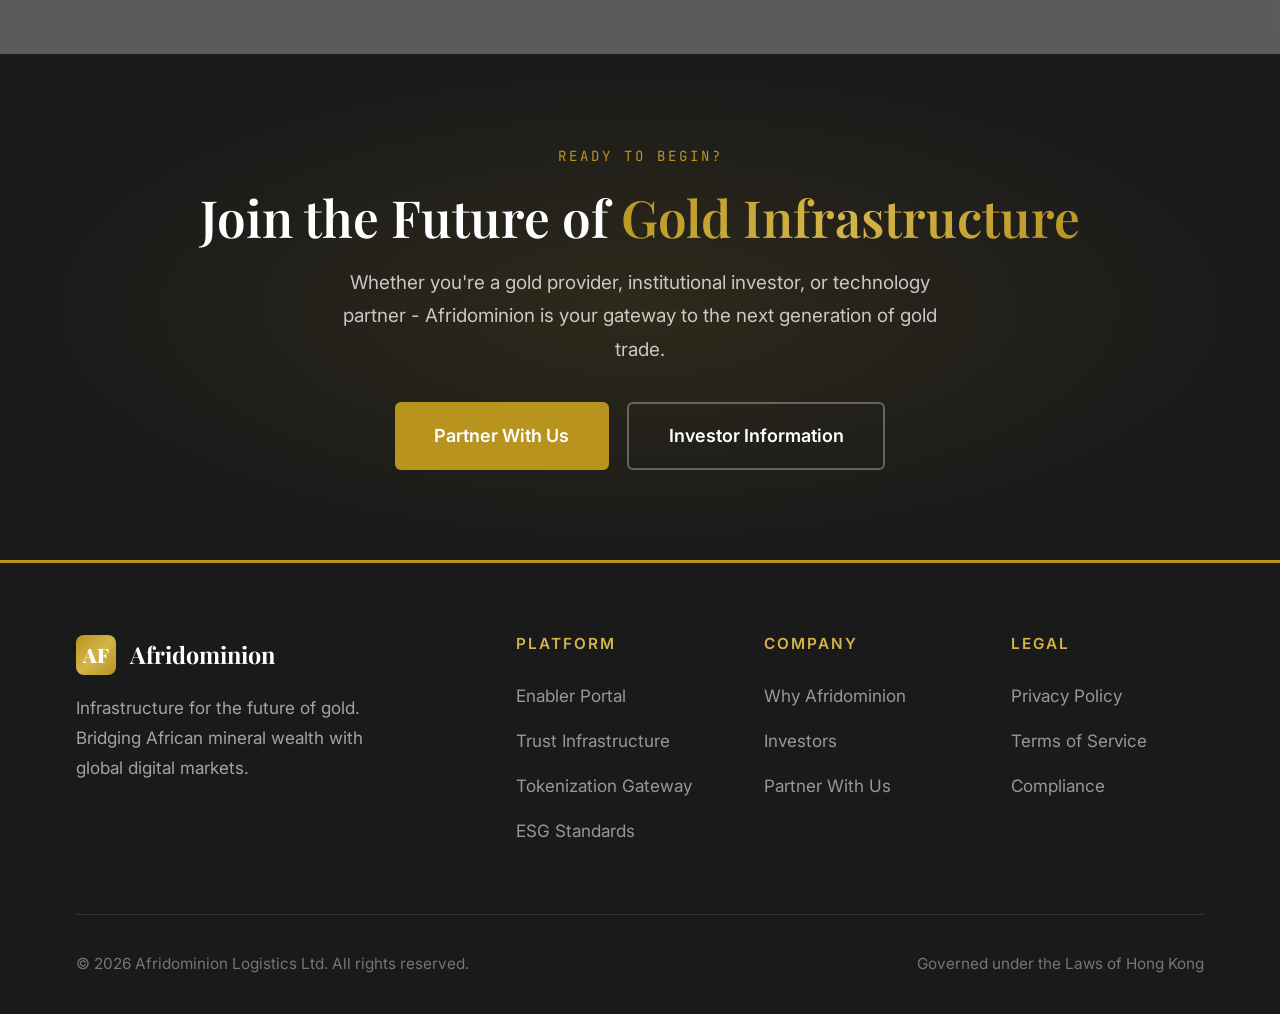
==== commit 53109d75: "Add Privacy Policy, Terms of Service, and Compliance pages; update footer links" ====
--- a/index.html
+++ b/index.html
@@ -276,9 +276,9 @@
         <div>
           <h4>Legal</h4>
           <ul class="footer__links">
-            <li><a href="#">Privacy Policy</a></li>
-            <li><a href="#">Terms of Service</a></li>
-            <li><a href="#">Compliance</a></li>
+            <li><a href="privacy.html">Privacy Policy</a></li>
+            <li><a href="terms.html">Terms of Service</a></li>
+            <li><a href="compliance.html">Compliance</a></li>
           </ul>
         </div>
       </div>
